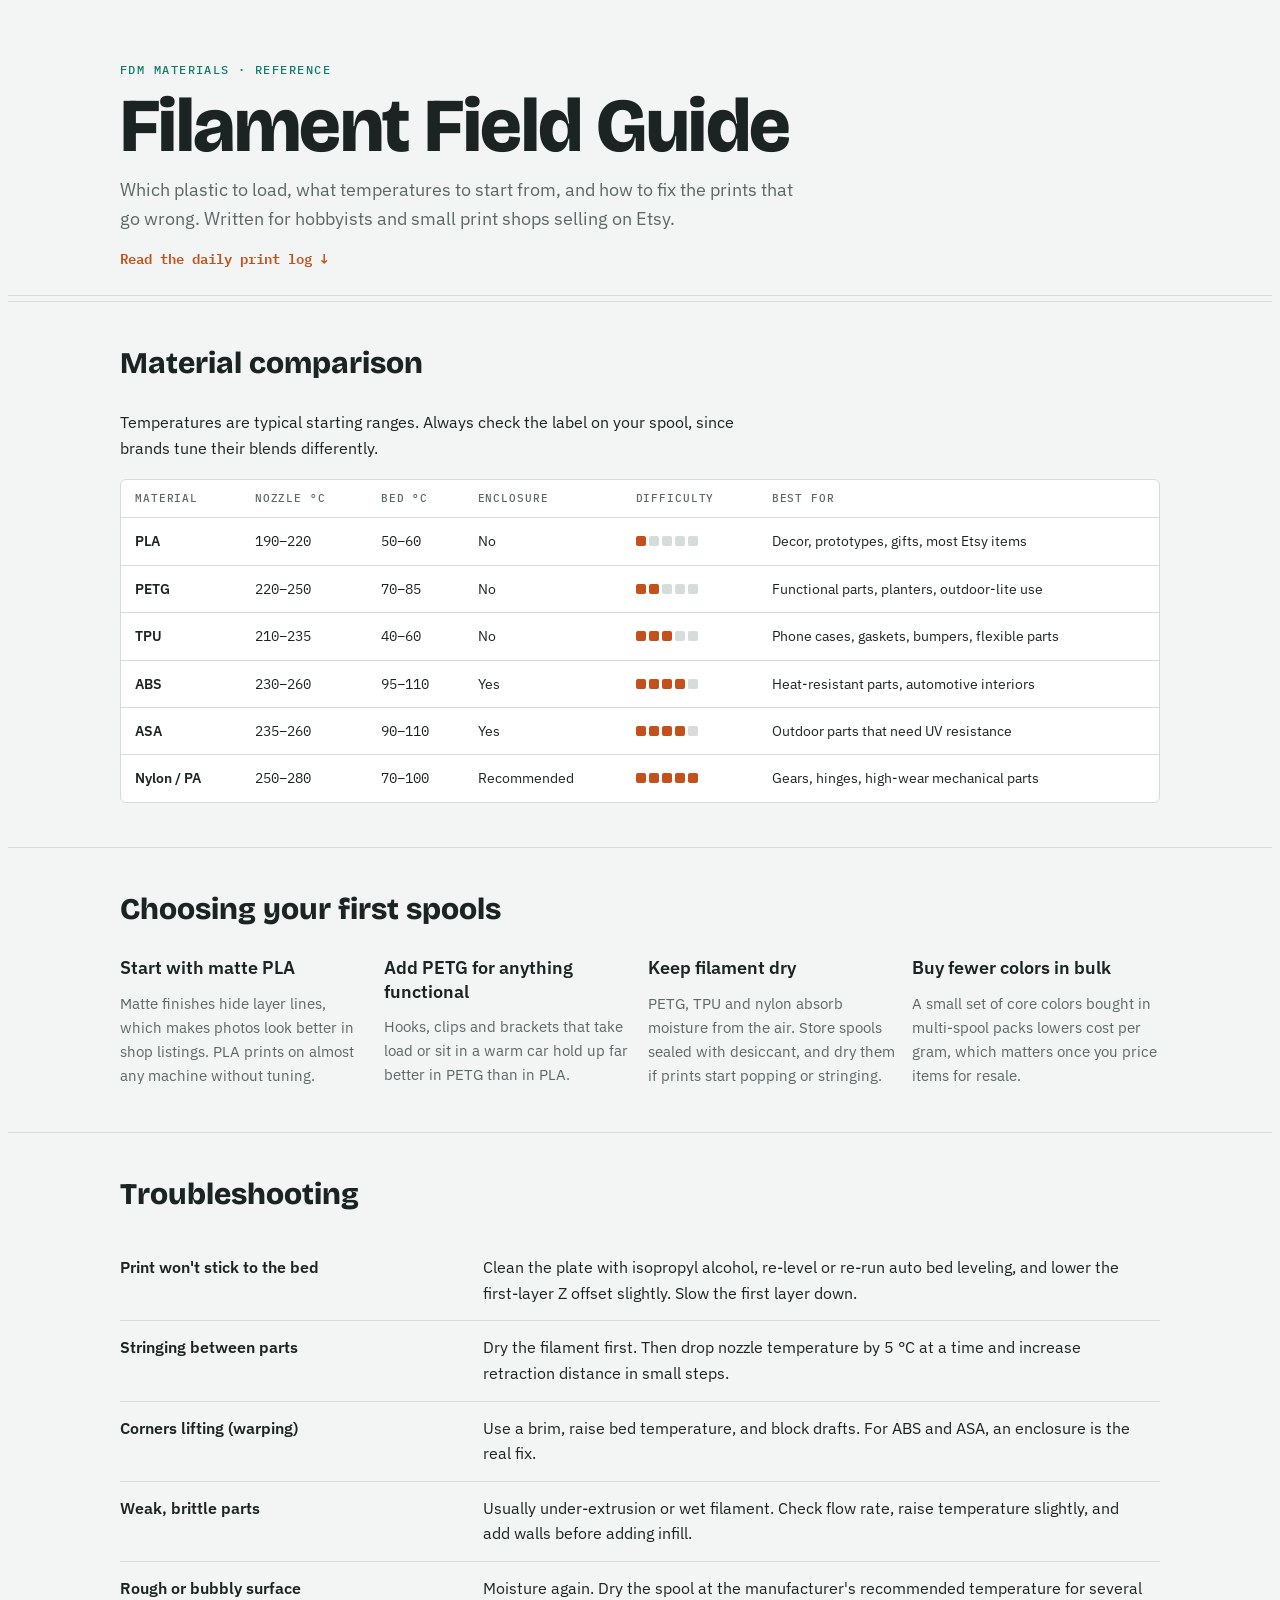
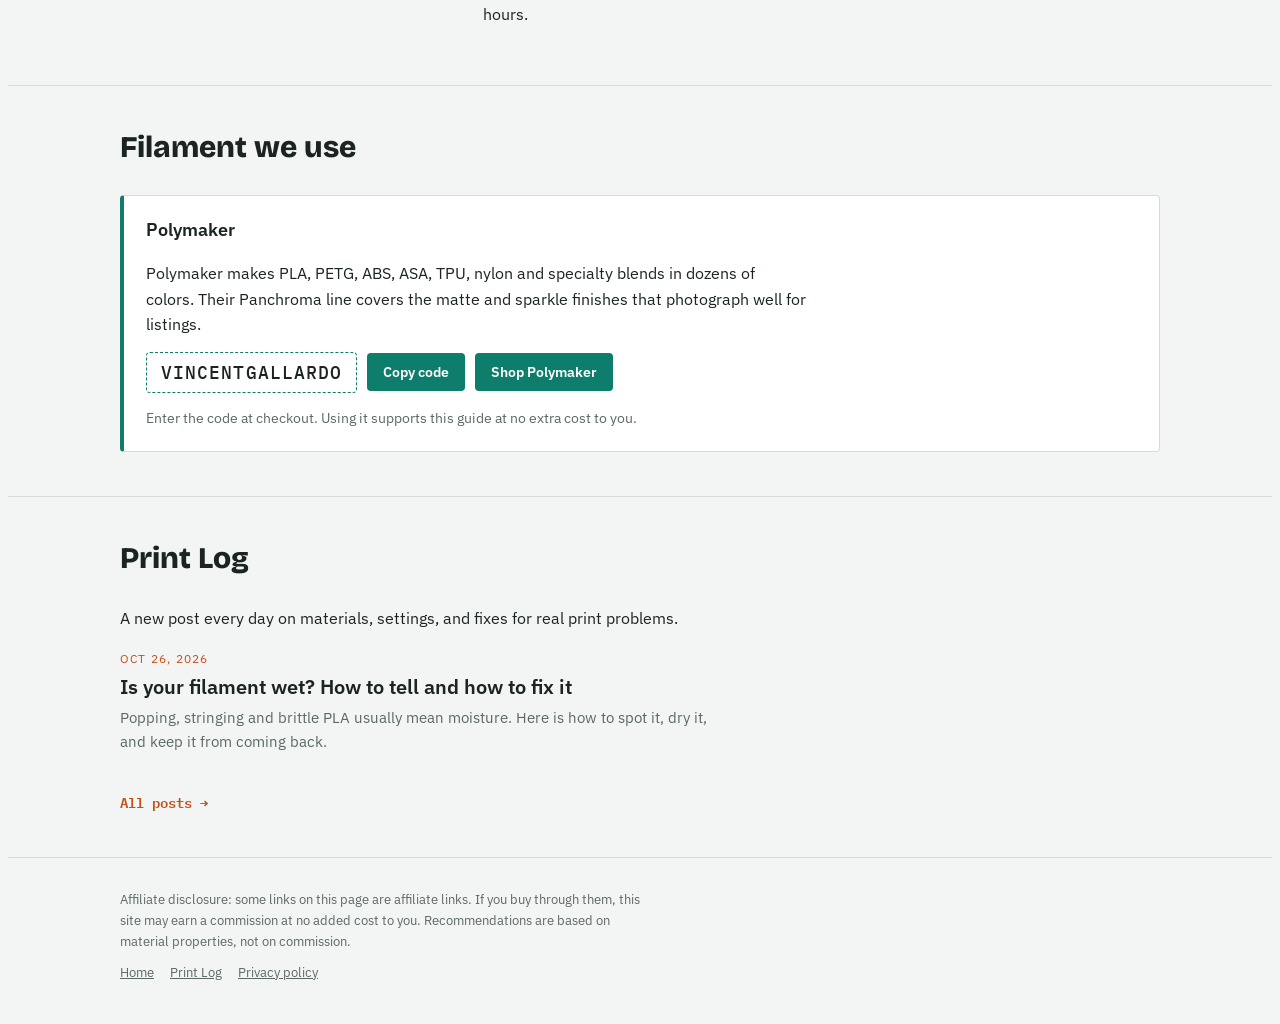
==== index.html @ 0f79ac22 "Launch Filament Field Guide site with Print Log blog Co-Authored-By: Claude Opus 5.5 <noreply@anthro" ====
<!doctype html>
<html lang="en">
<head>
<meta charset="utf-8">
<meta name="viewport" content="width=device-width,initial-scale=1,viewport-fit=cover">
<title>Filament Field Guide</title>
<meta name="description" content="3D printing filament guide: print temperatures for PLA, PETG, TPU, ABS, ASA and nylon, troubleshooting, and a daily print log.">
<!-- ADSENSE:HEAD -->
<link rel="stylesheet" href="https://fonts.googleapis.com/css2?family=Bricolage+Grotesque:opsz,wght@12..96,500;12..96,800&family=IBM+Plex+Sans:wght@400;600&family=IBM+Plex+Mono:wght@400;500&display=swap">
<link rel="stylesheet" href="style.css">
</head>
<body>
<header><div class="wrap">
  <span class="eyebrow">FDM materials · reference</span>
  <h1>Filament Field Guide</h1>
  <p class="lede">Which plastic to load, what temperatures to start from, and how to fix the prints that go wrong. Written for hobbyists and small print shops selling on Etsy.</p>
  <a class="jump" href="#blog">Read the daily print log ↓</a>
</div></header>

<section><div class="wrap">
  <h2>Material comparison</h2>
  <p>Temperatures are typical starting ranges. Always check the label on your spool, since brands tune their blends differently.</p>
  <div class="table-scroll"><table>
    <thead><tr><th>Material</th><th>Nozzle °C</th><th>Bed °C</th><th>Enclosure</th><th>Difficulty</th><th>Best for</th></tr></thead>
    <tbody>
      <tr><td class="mat">PLA</td><td class="num">190–220</td><td class="num">50–60</td><td>No</td><td><span class="diff" aria-label="1 of 5"><i class="on"></i><i></i><i></i><i></i><i></i></span></td><td>Decor, prototypes, gifts, most Etsy items</td></tr>
      <tr><td class="mat">PETG</td><td class="num">220–250</td><td class="num">70–85</td><td>No</td><td><span class="diff" aria-label="2 of 5"><i class="on"></i><i class="on"></i><i></i><i></i><i></i></span></td><td>Functional parts, planters, outdoor-lite use</td></tr>
      <tr><td class="mat">TPU</td><td class="num">210–235</td><td class="num">40–60</td><td>No</td><td><span class="diff" aria-label="3 of 5"><i class="on"></i><i class="on"></i><i class="on"></i><i></i><i></i></span></td><td>Phone cases, gaskets, bumpers, flexible parts</td></tr>
      <tr><td class="mat">ABS</td><td class="num">230–260</td><td class="num">95–110</td><td>Yes</td><td><span class="diff" aria-label="4 of 5"><i class="on"></i><i class="on"></i><i class="on"></i><i class="on"></i><i></i></span></td><td>Heat-resistant parts, automotive interiors</td></tr>
      <tr><td class="mat">ASA</td><td class="num">235–260</td><td class="num">90–110</td><td>Yes</td><td><span class="diff" aria-label="4 of 5"><i class="on"></i><i class="on"></i><i class="on"></i><i class="on"></i><i></i></span></td><td>Outdoor parts that need UV resistance</td></tr>
      <tr><td class="mat">Nylon / PA</td><td class="num">250–280</td><td class="num">70–100</td><td>Recommended</td><td><span class="diff" aria-label="5 of 5"><i class="on"></i><i class="on"></i><i class="on"></i><i class="on"></i><i class="on"></i></span></td><td>Gears, hinges, high-wear mechanical parts</td></tr>
    </tbody>
  </table></div>
</div></section>

<section><div class="wrap">
  <h2>Choosing your first spools</h2>
  <div class="grid">
    <div class="cell"><h3>Start with matte PLA</h3><p>Matte finishes hide layer lines, which makes photos look better in shop listings. PLA prints on almost any machine without tuning.</p></div>
    <div class="cell"><h3>Add PETG for anything functional</h3><p>Hooks, clips and brackets that take load or sit in a warm car hold up far better in PETG than in PLA.</p></div>
    <div class="cell"><h3>Keep filament dry</h3><p>PETG, TPU and nylon absorb moisture from the air. Store spools sealed with desiccant, and dry them if prints start popping or stringing.</p></div>
    <div class="cell"><h3>Buy fewer colors in bulk</h3><p>A small set of core colors bought in multi-spool packs lowers cost per gram, which matters once you price items for resale.</p></div>
  </div>
</div></section>

<section><div class="wrap">
  <h2>Troubleshooting</h2>
  <div>
    <div class="fix"><b>Print won't stick to the bed</b><p>Clean the plate with isopropyl alcohol, re-level or re-run auto bed leveling, and lower the first-layer Z offset slightly. Slow the first layer down.</p></div>
    <div class="fix"><b>Stringing between parts</b><p>Dry the filament first. Then drop nozzle temperature by 5 °C at a time and increase retraction distance in small steps.</p></div>
    <div class="fix"><b>Corners lifting (warping)</b><p>Use a brim, raise bed temperature, and block drafts. For ABS and ASA, an enclosure is the real fix.</p></div>
    <div class="fix"><b>Weak, brittle parts</b><p>Usually under-extrusion or wet filament. Check flow rate, raise temperature slightly, and add walls before adding infill.</p></div>
    <div class="fix"><b>Rough or bubbly surface</b><p>Moisture again. Dry the spool at the manufacturer's recommended temperature for several hours.</p></div>
  </div>
</div></section>

<section><div class="wrap">
  <h2>Filament we use</h2>
  <div class="partner">
    <h3>Polymaker</h3>
    <p>Polymaker makes PLA, PETG, ABS, ASA, TPU, nylon and specialty blends in dozens of colors. Their Panchroma line covers the matte and sparkle finishes that photograph well for listings.</p>
    <div class="code">
      <output id="code">VINCENTGALLARDO</output>
      <button type="button" id="copy">Copy code</button>
      <a class="btn" href="https://shop.polymaker.com/" target="_blank" rel="sponsored noopener">Shop Polymaker</a>
    </div>
    <p style="color:var(--muted);font-size:14px">Enter the code at checkout. Using it supports this guide at no extra cost to you.</p>
  </div>
</div></section>

<section id="blog"><div class="wrap">
  <h2>Print Log</h2>
  <p>A new post every day on materials, settings, and fixes for real print problems.</p>
  <div class="post-list">
<!-- POSTS:START -->
<article class="post-item"><time datetime="2026-10-26">Oct 26, 2026</time><h3><a href="blog/2026-10-26-wet-filament.html">Is your filament wet? How to tell and how to fix it</a></h3><p>Popping, stringing and brittle PLA usually mean moisture. Here is how to spot it, dry it, and keep it from coming back.</p></article>
<!-- POSTS:END -->
  </div>
  <a class="jump" href="blog/">All posts →</a>
</div></section>

<footer><div class="wrap site-foot"><p>Affiliate disclosure: some links on this page are affiliate links. If you buy through them, this site may earn a commission at no added cost to you. Recommendations are based on material properties, not on commission.</p><nav><a href="">Home</a><a href="blog/">Print Log</a><a href="privacy.html">Privacy policy</a></nav></div></footer>

<script>
document.getElementById('copy').addEventListener('click',function(){
  var b=this,t=document.getElementById('code').textContent;
  function done(){b.textContent='Copied';setTimeout(function(){b.textContent='Copy code'},1600)}
  function sel(){var r=document.createRange();r.selectNodeContents(document.getElementById('code'));var s=getSelection();s.removeAllRanges();s.addRange(r);b.textContent='Press Ctrl+C'}
  try{navigator.clipboard.writeText(t).then(done,sel)}catch(e){sel()}
});
</script>
</body>
</html>
---- style.css ----
/* Layout: a workshop spec sheet. Narrow reading column, one wide comparison table, layer-line motif. */
:root{
  --bg:#f3f5f4; --surface:#ffffff; --fg:#1b2422; --muted:#5b6866; --line:#d5dcda;
  --accent:#0f7d6c; --accent-ink:#ffffff; --hot:#c4501b;
  --display:"Bricolage Grotesque", "Segoe UI", system-ui, sans-serif;
  --body:"IBM Plex Sans", "Segoe UI", system-ui, sans-serif;
  --mono:"IBM Plex Mono", ui-monospace, Menlo, monospace;
}
@media (prefers-color-scheme: dark){:root:not([data-theme="light"]){
  --bg:#121816; --surface:#1a2220; --fg:#e4ebe9; --muted:#97a6a3; --line:#2c3835;
  --accent:#3cc2a9; --accent-ink:#0b1412; --hot:#f08a55; color-scheme:dark}}
:root[data-theme="dark"]{
  --bg:#121816; --surface:#1a2220; --fg:#e4ebe9; --muted:#97a6a3; --line:#2c3835;
  --accent:#3cc2a9; --accent-ink:#0b1412; --hot:#f08a55; color-scheme:dark}
body{background:var(--bg);color:var(--fg);font:16px/1.6 var(--body)}
.wrap{max-width:1040px;margin:0 auto;padding-left:max(16px,env(safe-area-inset-left,0px));padding-right:max(16px,env(safe-area-inset-right,0px));padding-block:0}
header{padding-block:56px 32px;border-bottom:1px solid var(--line);
  background-image:repeating-linear-gradient(0deg,transparent 0 5px,var(--line) 5px 6px);background-size:100% 6px;background-position:bottom;background-repeat:repeat-x}
header .wrap{display:grid;gap:12px}
.eyebrow{font:500 12px/1 var(--mono);letter-spacing:.12em;text-transform:uppercase;color:var(--accent)}
h1{font:800 clamp(40px,7vw,76px)/1 var(--display);margin:0;text-wrap:balance;letter-spacing:-.02em}
.lede{max-width:62ch;color:var(--muted);font-size:18px;margin:0}
h2{font:800 30px/1.15 var(--display);margin:0 0 12px;text-wrap:balance}
h3{font:600 18px/1.3 var(--body);margin:0 0 6px}
section{padding-block:44px;border-bottom:1px solid var(--line)}
section > .wrap{display:grid;gap:18px}
p{margin:0;max-width:66ch}
.table-scroll{overflow-x:auto;background:var(--surface);border:1px solid var(--line);border-radius:6px}
table{border-collapse:collapse;width:100%;min-width:760px;font-size:14px}
th,td{text-align:left;padding:12px 14px;border-bottom:1px solid var(--line);vertical-align:top}
th{font:500 11px/1.2 var(--mono);letter-spacing:.08em;text-transform:uppercase;color:var(--muted)}
td.num{font-family:var(--mono);font-variant-numeric:tabular-nums;white-space:nowrap}
tr:last-child td{border-bottom:0}
.mat{font-weight:600}
.diff{display:inline-flex;gap:3px}
.diff i{width:10px;height:10px;border-radius:2px;background:var(--line)}
.diff i.on{background:var(--hot)}
.grid{display:grid;grid-template-columns:repeat(auto-fit,minmax(240px,1fr));gap:16px}
.cell{display:grid;gap:6px;align-content:start;min-width:0}
.cell p{color:var(--muted);font-size:15px}
.fix{display:grid;grid-template-columns:minmax(0,1fr) minmax(0,2fr);gap:8px 24px;padding-block:14px;border-top:1px solid var(--line)}
.fix:first-of-type{border-top:0}
.fix b{font-weight:600}
@media (max-width:640px){.fix{grid-template-columns:1fr}}
.partner{background:var(--surface);border:1px solid var(--line);border-left:4px solid var(--accent);padding:22px;display:grid;gap:14px;border-radius:4px}
.code{display:flex;flex-wrap:wrap;align-items:center;gap:10px}
.code output{font:500 18px var(--mono);letter-spacing:.06em;padding:8px 14px;border:1px dashed var(--accent);border-radius:4px;user-select:all}
button,.btn{font:600 14px var(--body);background:var(--accent);color:var(--accent-ink);border:0;border-radius:4px;padding:10px 16px;cursor:pointer;text-decoration:none;display:inline-block}
button:focus-visible,.btn:focus-visible,a:focus-visible{outline:2px solid var(--hot);outline-offset:2px}
a{color:var(--accent)}
footer{padding-block:32px;color:var(--muted);font-size:13px}
.jump{font:500 13px var(--mono);color:var(--accent)}
.posts{display:grid;gap:0}
.post{display:grid;gap:10px;padding-block:24px;border-top:1px solid var(--line)}
.post:first-child{border-top:0;padding-top:0}
.post time{font:500 12px var(--mono);letter-spacing:.08em;text-transform:uppercase;color:var(--hot)}
.post h3{font:800 24px/1.2 var(--display);margin:0}
.post p{color:var(--fg)}
.post ul{margin:0;padding-left:20px;max-width:62ch;display:grid;gap:4px}

.jump{font-size:14px;font-weight:600;color:var(--hot);text-decoration:none}
.post-list{display:grid;gap:0}
.post-item{display:grid;gap:6px;padding-block:18px;border-top:1px solid var(--line)}
.post-item:first-child{border-top:0;padding-top:0}
.post-item time,.post time{font-size:12px;letter-spacing:.1em;text-transform:uppercase;color:var(--hot)}
.post-item h3{margin:0;font-size:20px}
.post-item h3 a{color:var(--fg);text-decoration:none}
.post-item h3 a:hover{text-decoration:underline}
.post-item p{color:var(--muted);font-size:15px}
.empty{color:var(--muted)}
.post-page{padding-block:40px 24px;display:grid;gap:24px}
.crumbs{font-size:14px;color:var(--muted)}
.crumbs a,.back a{color:var(--hot)}
.post{display:grid;gap:14px;max-width:68ch}
.post h1{font-family:var(--display);font-size:clamp(32px,5vw,48px);line-height:1.08;margin:0;text-wrap:balance}
.post h2{font-size:24px;margin:12px 0 0}
.post p,.post li{max-width:66ch}
.post ul,.post ol{margin:0;padding-left:22px;display:grid;gap:6px}
.post a{color:var(--hot)}
.site-foot{display:grid;gap:10px}
.site-foot nav{display:flex;flex-wrap:wrap;gap:16px}
.site-foot a{color:var(--muted)}
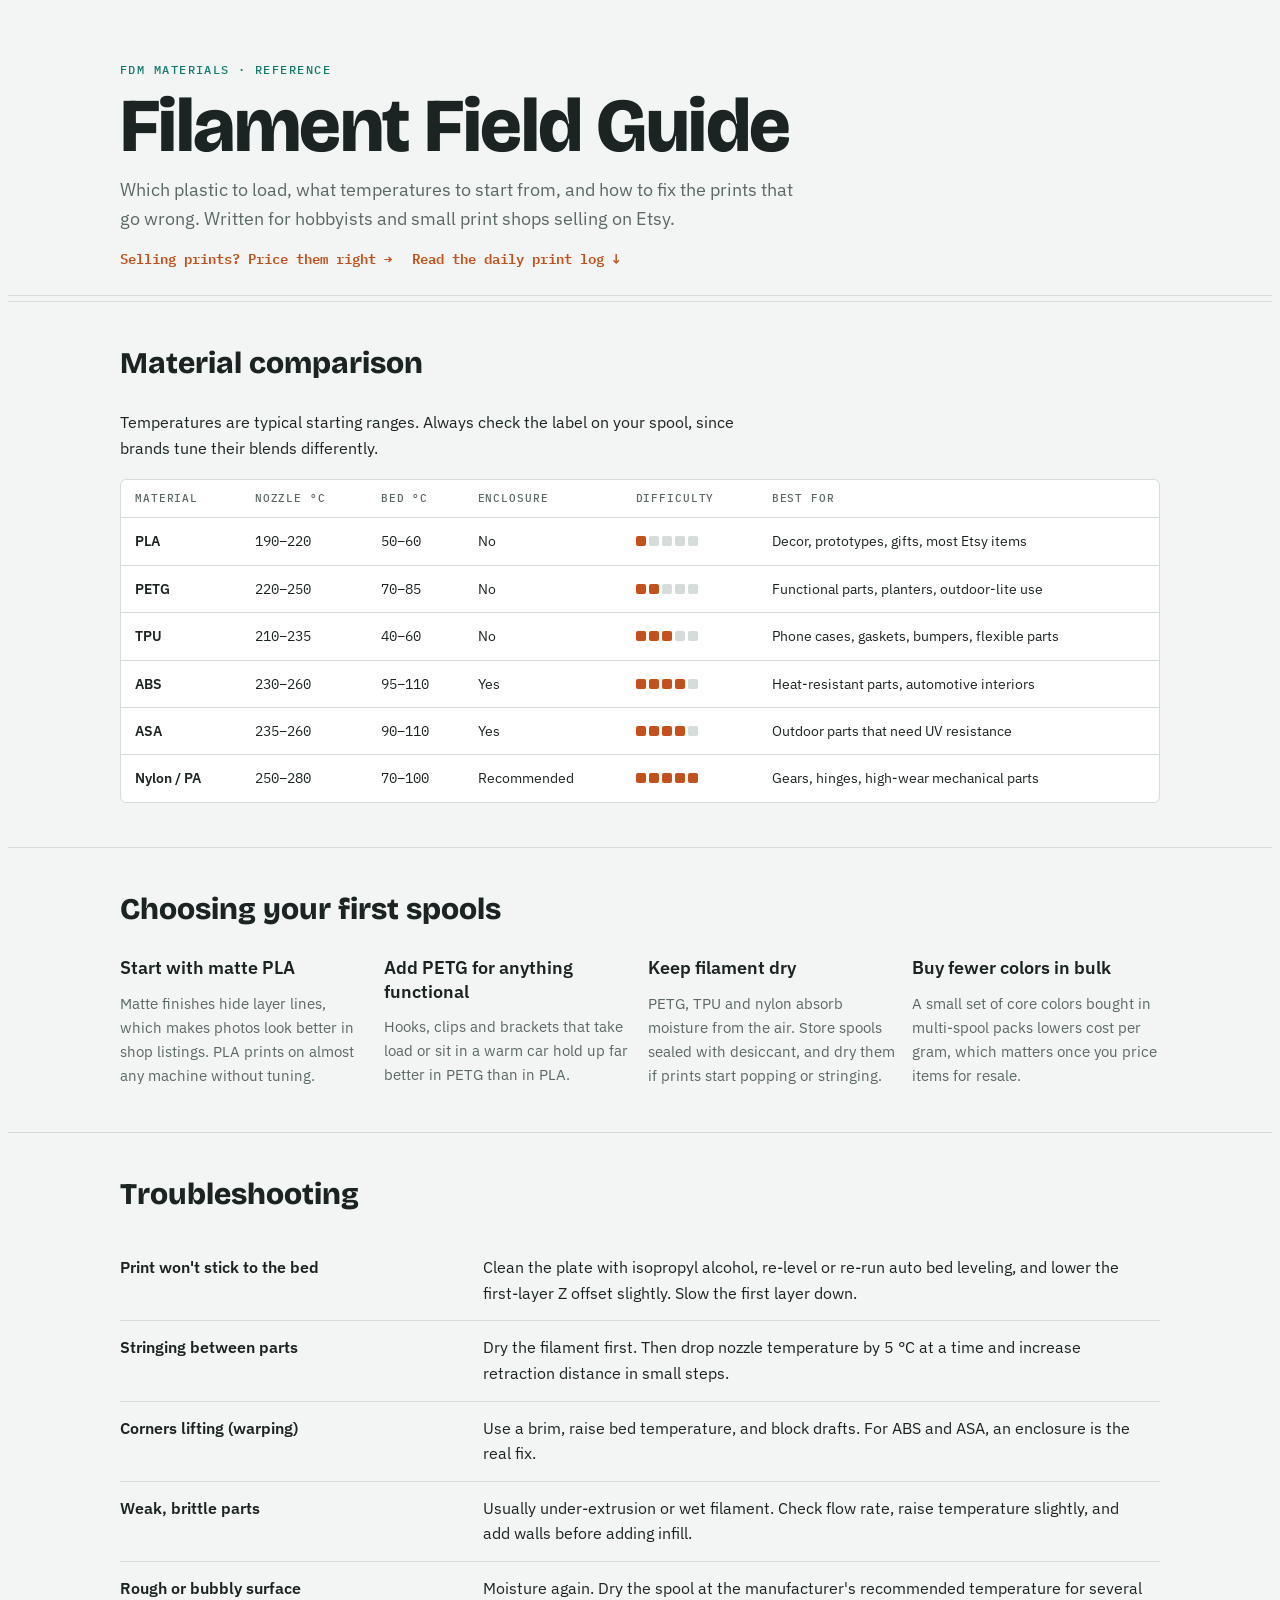
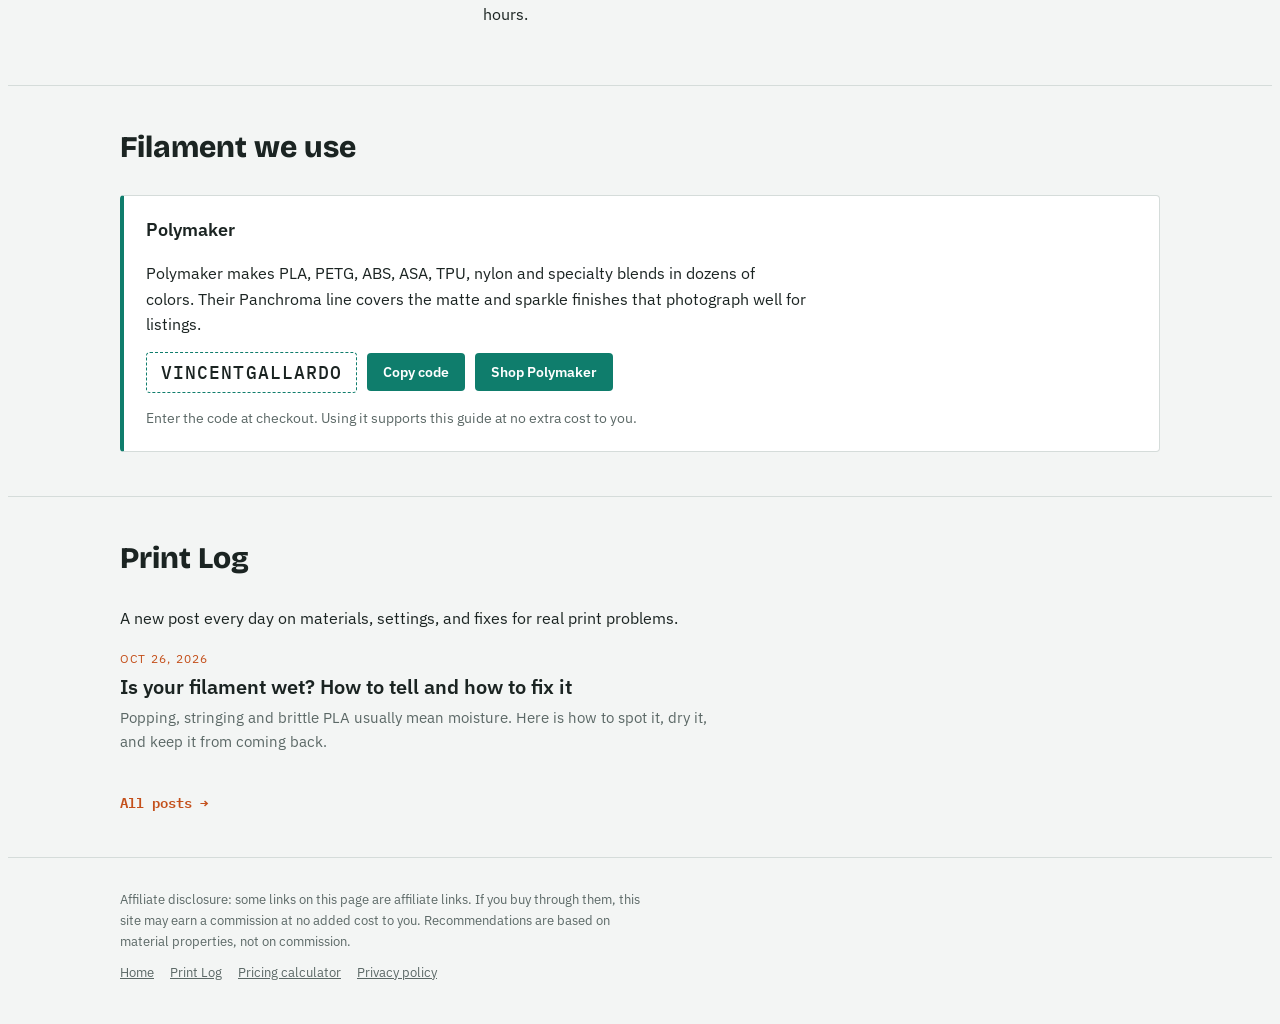
==== commit 755729dc: "Add daily crypto brief, UAP timeline, print pricing calculator; update hub Co-Authored-By: Claude Op" ====
--- a/index.html
+++ b/index.html
@@ -5,7 +5,14 @@
 <meta name="viewport" content="width=device-width,initial-scale=1,viewport-fit=cover">
 <title>Filament Field Guide</title>
 <meta name="description" content="3D printing filament guide: print temperatures for PLA, PETG, TPU, ABS, ASA and nylon, troubleshooting, and a daily print log.">
-<!-- ADSENSE:HEAD -->
+<meta property="og:title" content="Filament Field Guide">
+<meta property="og:description" content="Print temperatures for six filaments, fixes for failed prints, and a daily print log.">
+<meta property="og:type" content="website">
+<meta property="og:url" content="https://vtg0989-sudo.github.io/filament-field-guide/">
+<meta property="og:image" content="https://vtg0989-sudo.github.io/filament-field-guide/og.png">
+<meta name="twitter:card" content="summary_large_image">
+<meta name="twitter:image" content="https://vtg0989-sudo.github.io/filament-field-guide/og.png">
+<script async src="https://pagead2.googlesyndication.com/pagead/js/adsbygoogle.js?client=ca-pub-4798121032462529" crossorigin="anonymous"></script>
 <link rel="stylesheet" href="https://fonts.googleapis.com/css2?family=Bricolage+Grotesque:opsz,wght@12..96,500;12..96,800&family=IBM+Plex+Sans:wght@400;600&family=IBM+Plex+Mono:wght@400;500&display=swap">
 <link rel="stylesheet" href="style.css">
 </head>
@@ -14,7 +21,7 @@
   <span class="eyebrow">FDM materials · reference</span>
   <h1>Filament Field Guide</h1>
   <p class="lede">Which plastic to load, what temperatures to start from, and how to fix the prints that go wrong. Written for hobbyists and small print shops selling on Etsy.</p>
-  <a class="jump" href="#blog">Read the daily print log ↓</a>
+  <p style="display:flex;flex-wrap:wrap;gap:8px 20px;margin:0"><a class="jump" href="pricing-calculator/">Selling prints? Price them right →</a> <a class="jump" href="#blog">Read the daily print log ↓</a></p>
 </div></header>
 
 <section><div class="wrap">
@@ -79,7 +86,7 @@
   <a class="jump" href="blog/">All posts →</a>
 </div></section>
 
-<footer><div class="wrap site-foot"><p>Affiliate disclosure: some links on this page are affiliate links. If you buy through them, this site may earn a commission at no added cost to you. Recommendations are based on material properties, not on commission.</p><nav><a href="">Home</a><a href="blog/">Print Log</a><a href="privacy.html">Privacy policy</a></nav></div></footer>
+<footer><div class="wrap site-foot"><p>Affiliate disclosure: some links on this page are affiliate links. If you buy through them, this site may earn a commission at no added cost to you. Recommendations are based on material properties, not on commission.</p><nav><a href="">Home</a><a href="blog/">Print Log</a><a href="pricing-calculator/">Pricing calculator</a><a href="privacy.html">Privacy policy</a></nav></div></footer>
 
 <script>
 document.getElementById('copy').addEventListener('click',function(){
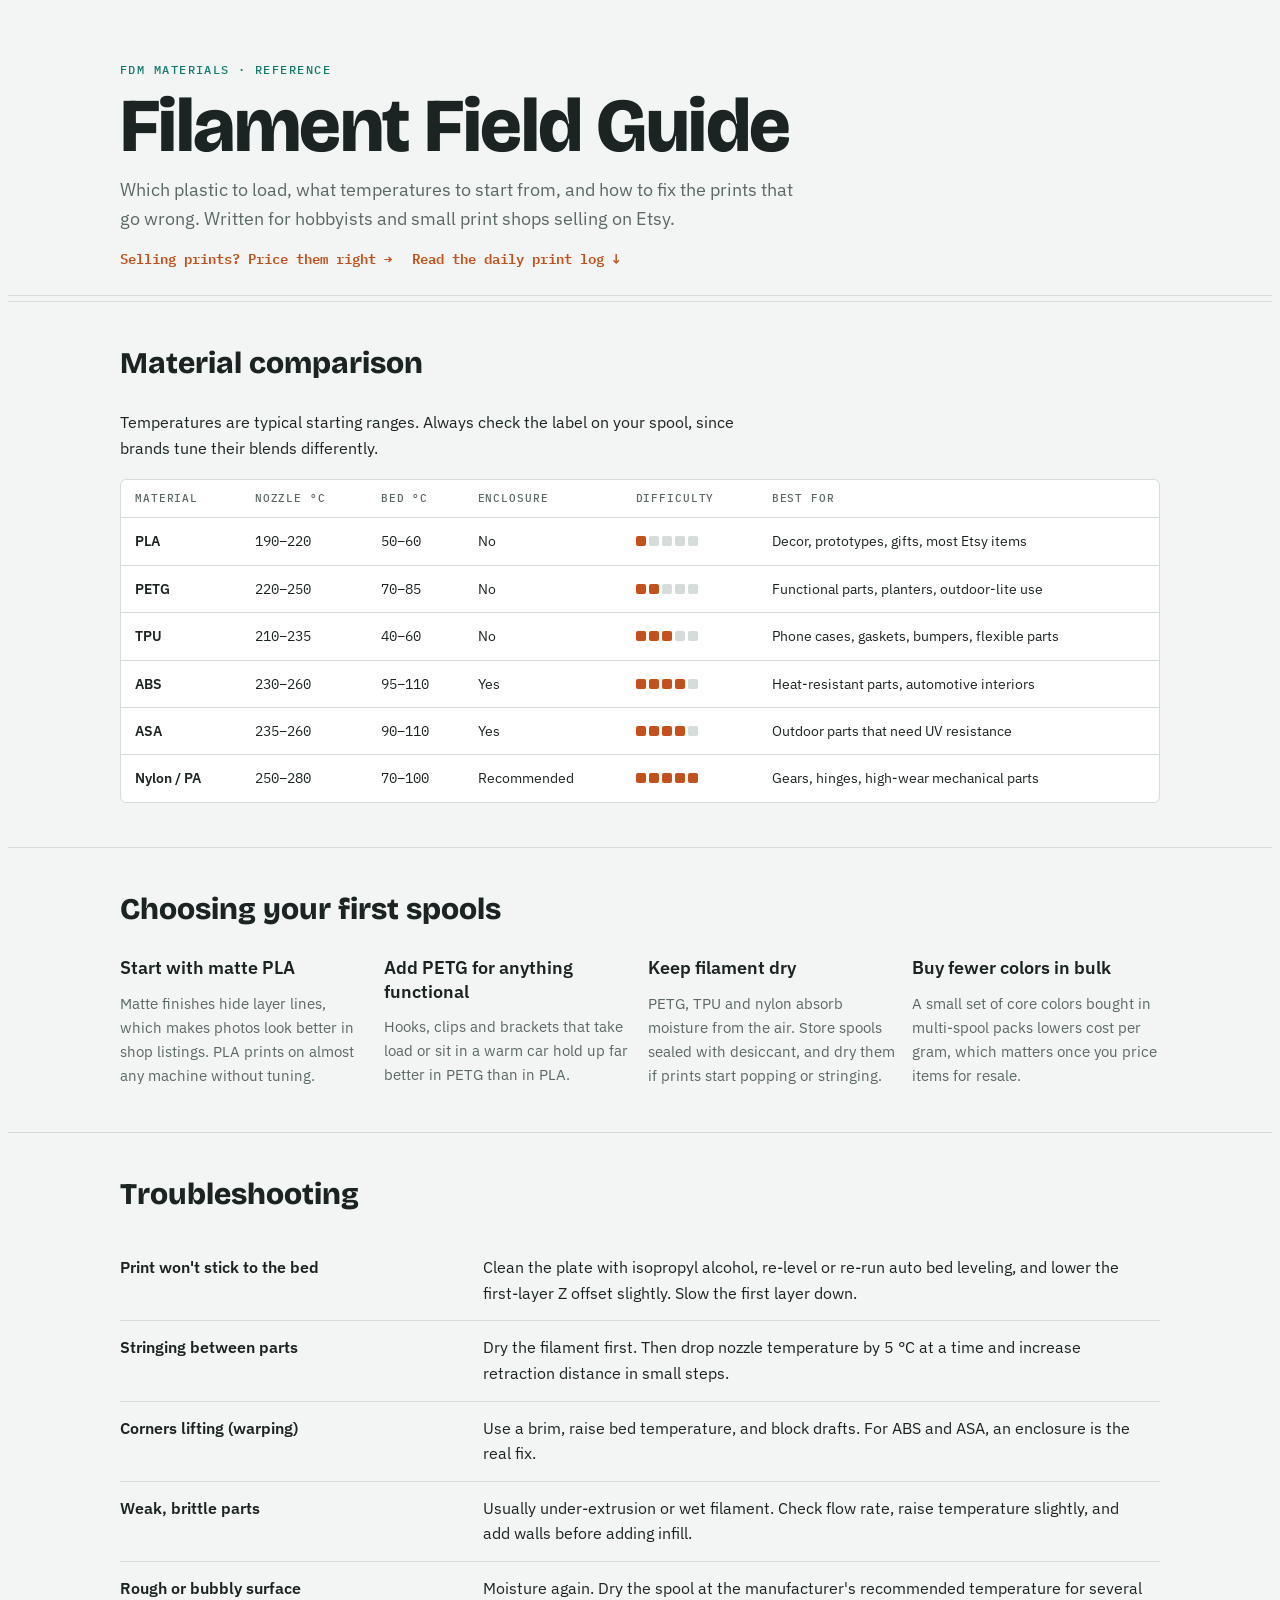
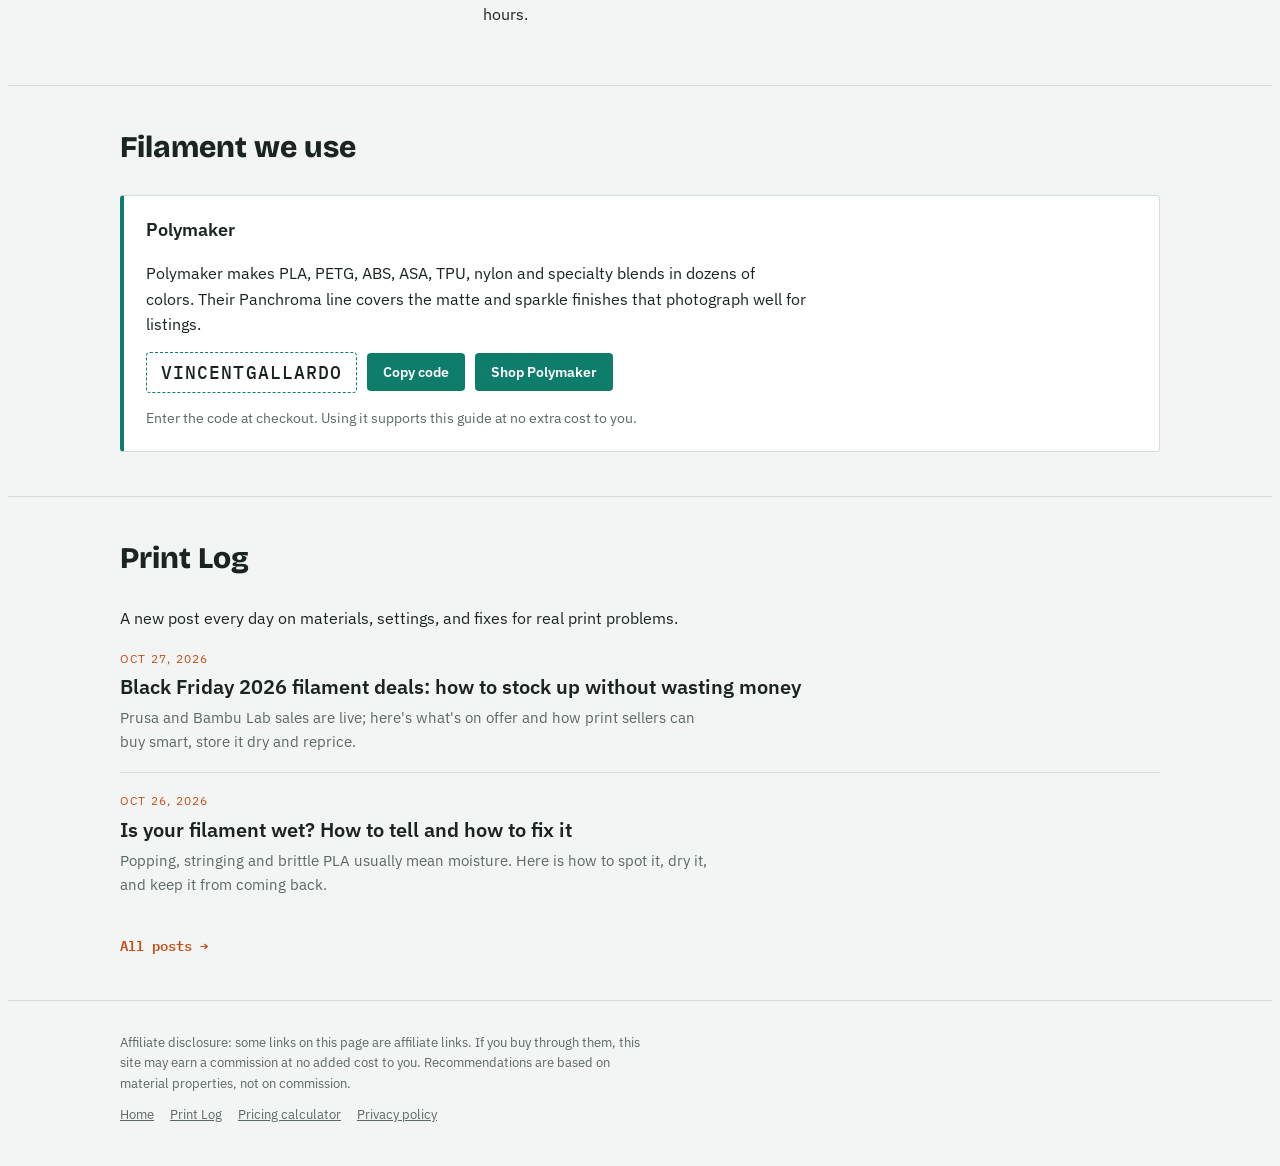
==== commit 15855e6c: "Add post: Black Friday 2026 filament deals: how to stock up without wasting money" ====
--- a/index.html
+++ b/index.html
@@ -14,7 +14,7 @@
 <meta name="twitter:image" content="https://vtg0989-sudo.github.io/filament-field-guide/og.png">
 <script async src="https://pagead2.googlesyndication.com/pagead/js/adsbygoogle.js?client=ca-pub-4798121032462529" crossorigin="anonymous"></script>
 <link rel="stylesheet" href="https://fonts.googleapis.com/css2?family=Bricolage+Grotesque:opsz,wght@12..96,500;12..96,800&family=IBM+Plex+Sans:wght@400;600&family=IBM+Plex+Mono:wght@400;500&display=swap">
-<link rel="stylesheet" href="style.css">
+<link rel="stylesheet" href="style.css?v=2">
 </head>
 <body>
 <header><div class="wrap">
@@ -80,6 +80,7 @@
   <p>A new post every day on materials, settings, and fixes for real print problems.</p>
   <div class="post-list">
 <!-- POSTS:START -->
+<article class="post-item"><time datetime="2026-10-27">Oct 27, 2026</time><h3><a href="blog/2026-10-27-black-friday-filament-guide-2026.html">Black Friday 2026 filament deals: how to stock up without wasting money</a></h3><p>Prusa and Bambu Lab sales are live; here&#x27;s what&#x27;s on offer and how print sellers can buy smart, store it dry and reprice.</p></article>
 <article class="post-item"><time datetime="2026-10-26">Oct 26, 2026</time><h3><a href="blog/2026-10-26-wet-filament.html">Is your filament wet? How to tell and how to fix it</a></h3><p>Popping, stringing and brittle PLA usually mean moisture. Here is how to spot it, dry it, and keep it from coming back.</p></article>
 <!-- POSTS:END -->
   </div>
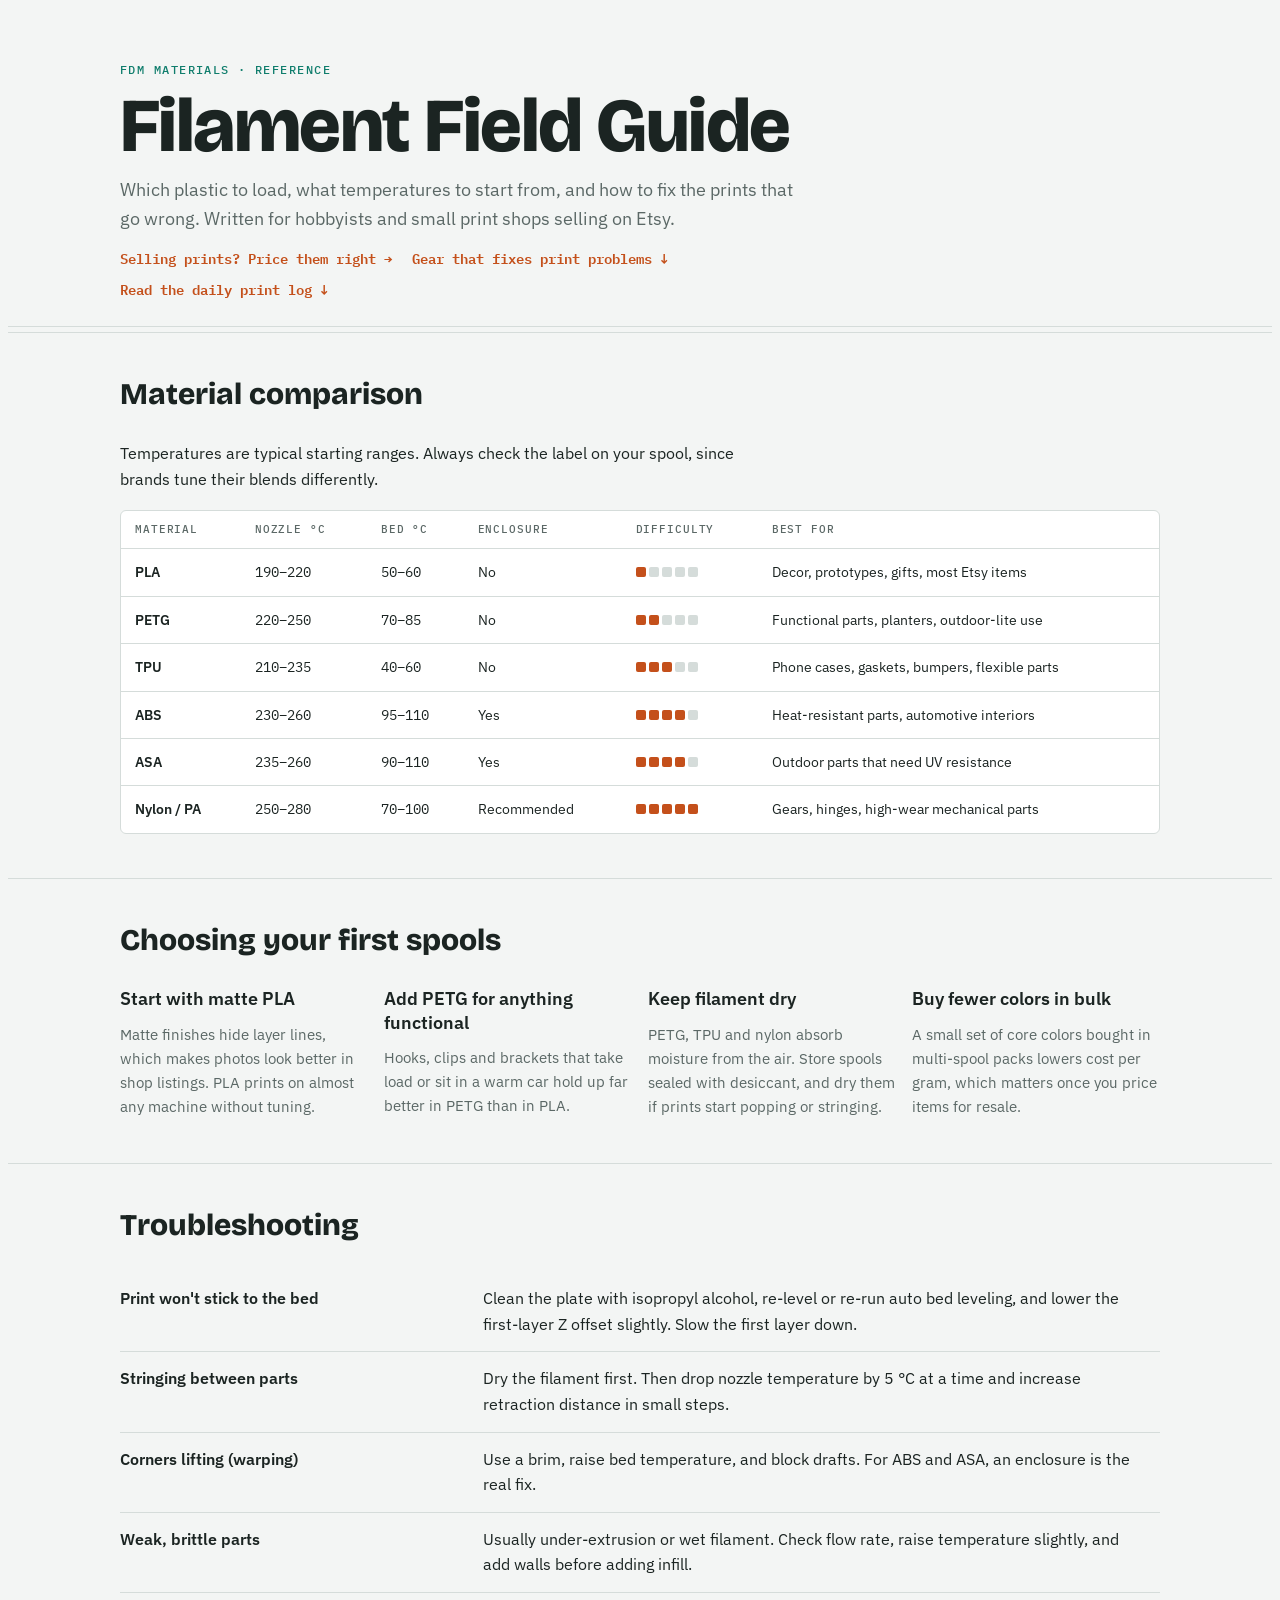
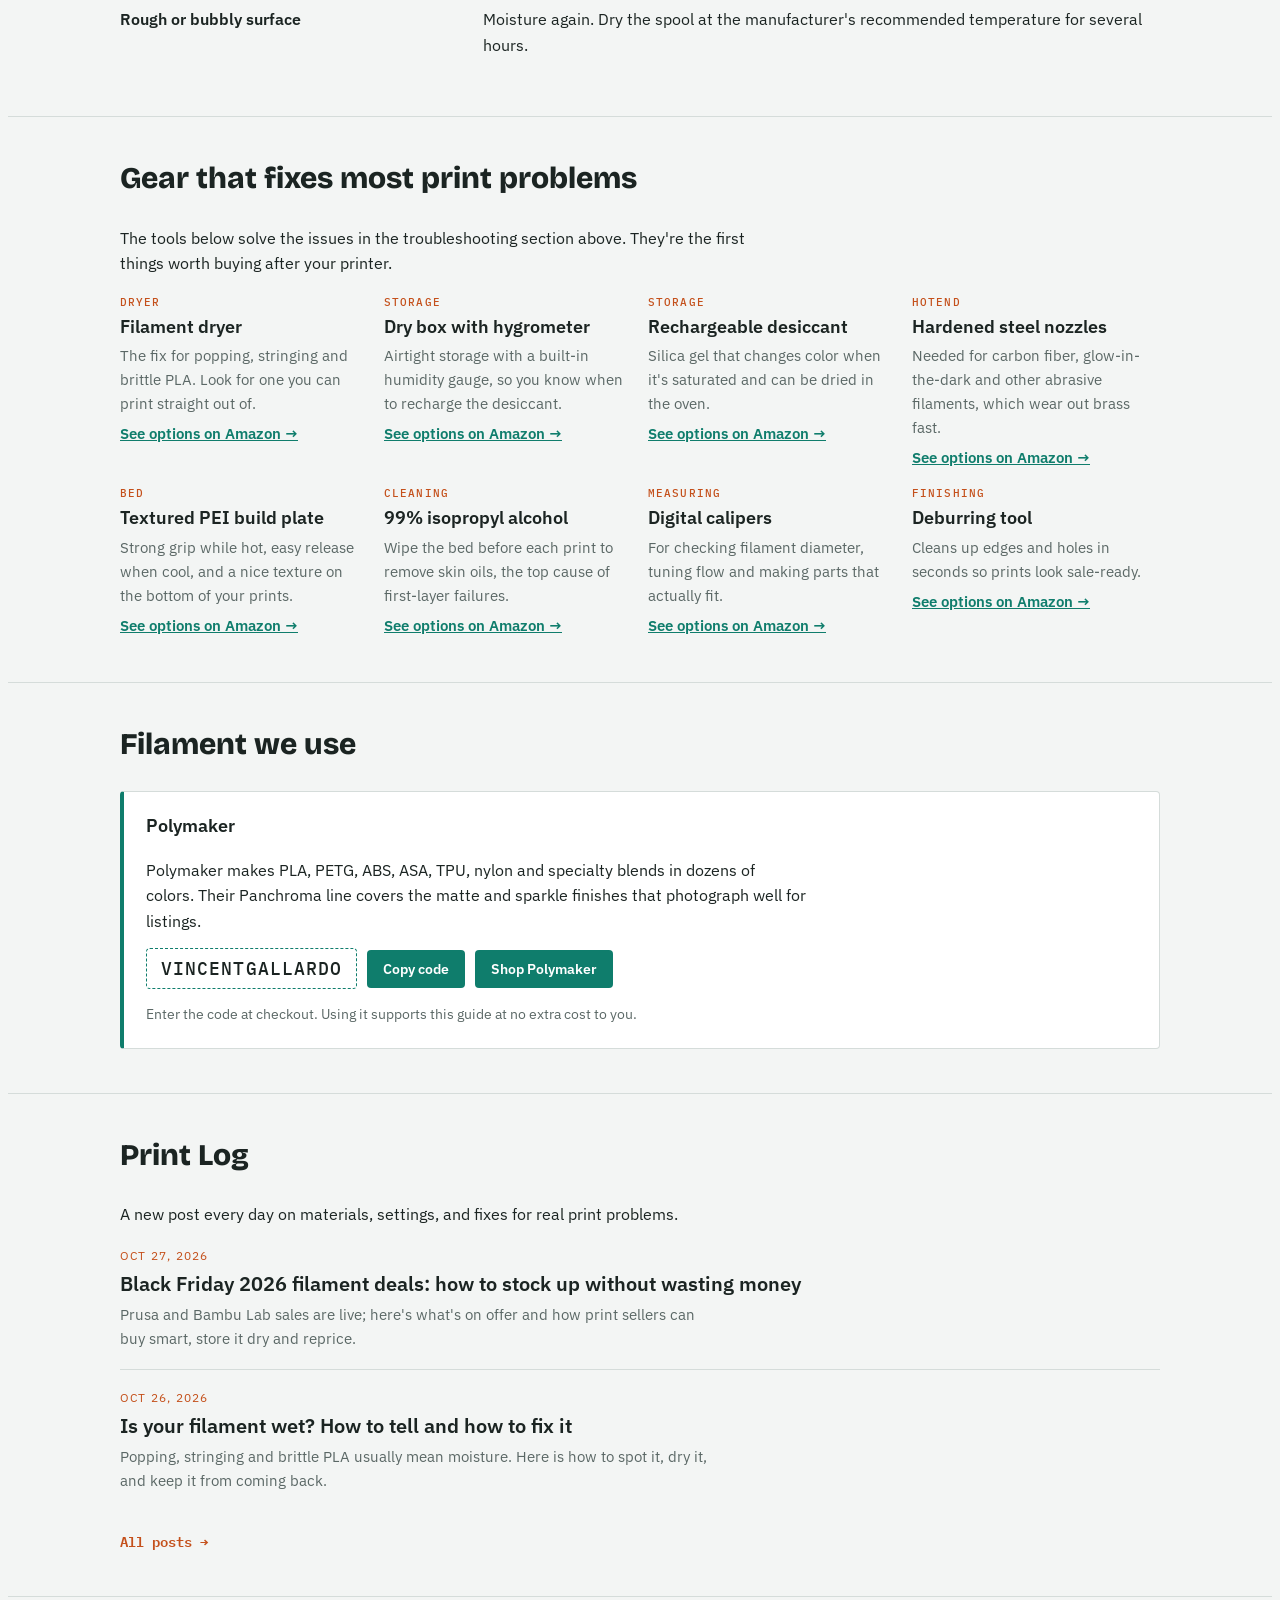
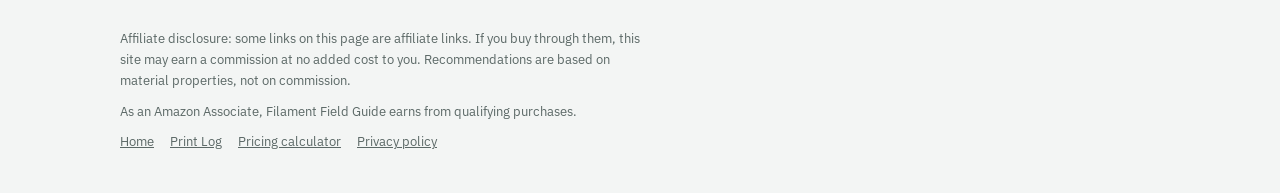
==== commit a042b421: "Add recommended gear section with Amazon links and disclosure Co-Authored-By: Claude Opus 5.5 <norep" ====
--- a/index.html
+++ b/index.html
@@ -14,14 +14,14 @@
 <meta name="twitter:image" content="https://vtg0989-sudo.github.io/filament-field-guide/og.png">
 <script async src="https://pagead2.googlesyndication.com/pagead/js/adsbygoogle.js?client=ca-pub-4798121032462529" crossorigin="anonymous"></script>
 <link rel="stylesheet" href="https://fonts.googleapis.com/css2?family=Bricolage+Grotesque:opsz,wght@12..96,500;12..96,800&family=IBM+Plex+Sans:wght@400;600&family=IBM+Plex+Mono:wght@400;500&display=swap">
-<link rel="stylesheet" href="style.css?v=2">
+<link rel="stylesheet" href="style.css?v=3">
 </head>
 <body>
 <header><div class="wrap">
   <span class="eyebrow">FDM materials · reference</span>
   <h1>Filament Field Guide</h1>
   <p class="lede">Which plastic to load, what temperatures to start from, and how to fix the prints that go wrong. Written for hobbyists and small print shops selling on Etsy.</p>
-  <p style="display:flex;flex-wrap:wrap;gap:8px 20px;margin:0"><a class="jump" href="pricing-calculator/">Selling prints? Price them right →</a> <a class="jump" href="#blog">Read the daily print log ↓</a></p>
+  <p style="display:flex;flex-wrap:wrap;gap:8px 20px;margin:0"><a class="jump" href="pricing-calculator/">Selling prints? Price them right →</a> <a class="jump" href="#gear">Gear that fixes print problems ↓</a> <a class="jump" href="#blog">Read the daily print log ↓</a></p>
 </div></header>
 
 <section><div class="wrap">
@@ -61,6 +61,14 @@
   </div>
 </div></section>
 
+<section id="gear"><div class="wrap">
+  <h2>Gear that fixes most print problems</h2>
+  <p>The tools below solve the issues in the troubleshooting section above. They're the first things worth buying after your printer.</p>
+  <div class="grid">
+<div class="cell gear"><span class="g-tag">Dryer</span><h3>Filament dryer</h3><p>The fix for popping, stringing and brittle PLA. Look for one you can print straight out of.</p><a href="https://www.amazon.com/s?k=filament+dryer+for+3d+printing&amp;tag=tangostech-20" target="_blank" rel="sponsored noopener">See options on Amazon →</a></div><div class="cell gear"><span class="g-tag">Storage</span><h3>Dry box with hygrometer</h3><p>Airtight storage with a built-in humidity gauge, so you know when to recharge the desiccant.</p><a href="https://www.amazon.com/s?k=filament+dry+box+hygrometer&amp;tag=tangostech-20" target="_blank" rel="sponsored noopener">See options on Amazon →</a></div><div class="cell gear"><span class="g-tag">Storage</span><h3>Rechargeable desiccant</h3><p>Silica gel that changes color when it&#x27;s saturated and can be dried in the oven.</p><a href="https://www.amazon.com/s?k=rechargeable+silica+gel+desiccant&amp;tag=tangostech-20" target="_blank" rel="sponsored noopener">See options on Amazon →</a></div><div class="cell gear"><span class="g-tag">Hotend</span><h3>Hardened steel nozzles</h3><p>Needed for carbon fiber, glow-in-the-dark and other abrasive filaments, which wear out brass fast.</p><a href="https://www.amazon.com/s?k=hardened+steel+nozzle+0.4mm&amp;tag=tangostech-20" target="_blank" rel="sponsored noopener">See options on Amazon →</a></div><div class="cell gear"><span class="g-tag">Bed</span><h3>Textured PEI build plate</h3><p>Strong grip while hot, easy release when cool, and a nice texture on the bottom of your prints.</p><a href="https://www.amazon.com/s?k=textured+PEI+build+plate&amp;tag=tangostech-20" target="_blank" rel="sponsored noopener">See options on Amazon →</a></div><div class="cell gear"><span class="g-tag">Cleaning</span><h3>99% isopropyl alcohol</h3><p>Wipe the bed before each print to remove skin oils, the top cause of first-layer failures.</p><a href="https://www.amazon.com/s?k=99+isopropyl+alcohol&amp;tag=tangostech-20" target="_blank" rel="sponsored noopener">See options on Amazon →</a></div><div class="cell gear"><span class="g-tag">Measuring</span><h3>Digital calipers</h3><p>For checking filament diameter, tuning flow and making parts that actually fit.</p><a href="https://www.amazon.com/s?k=digital+calipers&amp;tag=tangostech-20" target="_blank" rel="sponsored noopener">See options on Amazon →</a></div><div class="cell gear"><span class="g-tag">Finishing</span><h3>Deburring tool</h3><p>Cleans up edges and holes in seconds so prints look sale-ready.</p><a href="https://www.amazon.com/s?k=deburring+tool&amp;tag=tangostech-20" target="_blank" rel="sponsored noopener">See options on Amazon →</a></div>
+  </div>
+</div></section>
+
 <section><div class="wrap">
   <h2>Filament we use</h2>
   <div class="partner">
@@ -87,7 +95,7 @@
   <a class="jump" href="blog/">All posts →</a>
 </div></section>
 
-<footer><div class="wrap site-foot"><p>Affiliate disclosure: some links on this page are affiliate links. If you buy through them, this site may earn a commission at no added cost to you. Recommendations are based on material properties, not on commission.</p><nav><a href="">Home</a><a href="blog/">Print Log</a><a href="pricing-calculator/">Pricing calculator</a><a href="privacy.html">Privacy policy</a></nav></div></footer>
+<footer><div class="wrap site-foot"><p>Affiliate disclosure: some links on this page are affiliate links. If you buy through them, this site may earn a commission at no added cost to you. Recommendations are based on material properties, not on commission.</p><p>As an Amazon Associate, Filament Field Guide earns from qualifying purchases.</p><nav><a href="">Home</a><a href="blog/">Print Log</a><a href="pricing-calculator/">Pricing calculator</a><a href="privacy.html">Privacy policy</a></nav></div></footer>
 
 <script>
 document.getElementById('copy').addEventListener('click',function(){
--- a/style.css
+++ b/style.css
@@ -80,3 +80,7 @@
 .site-foot{display:grid;gap:10px}
 .site-foot nav{display:flex;flex-wrap:wrap;gap:16px}
 .site-foot a{color:var(--muted)}
+
+.gear .g-tag{font:500 11px var(--mono);letter-spacing:.1em;text-transform:uppercase;color:var(--hot)}
+.gear h3{margin:0}
+.gear a{font-weight:600;font-size:15px;color:var(--accent)}
